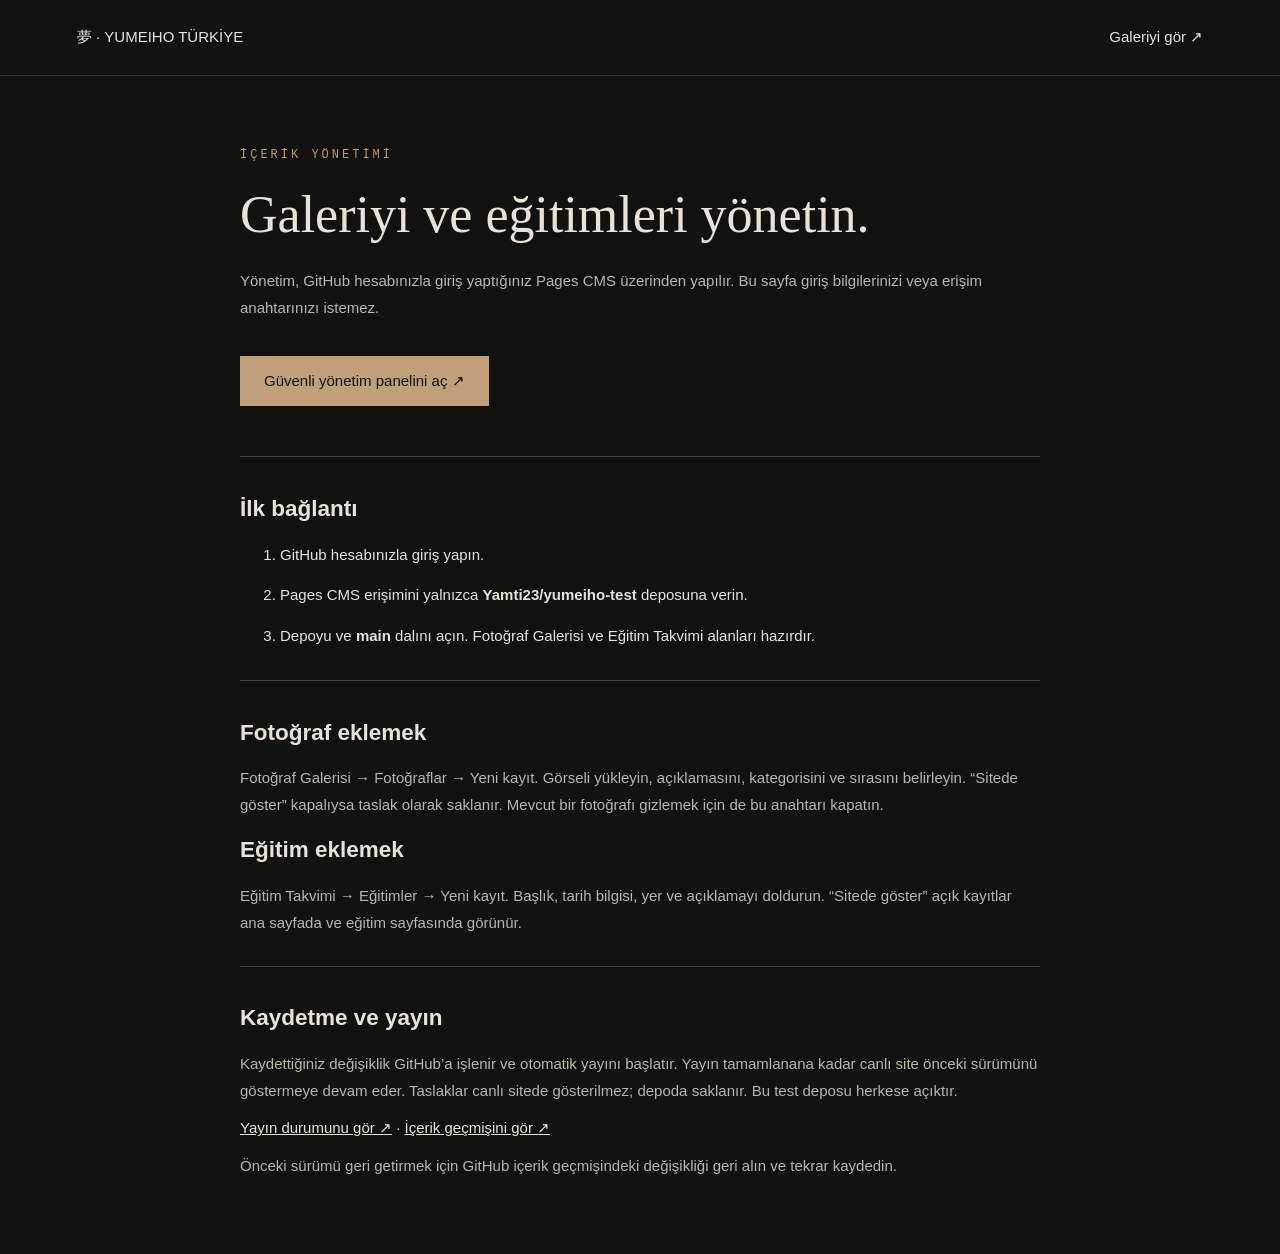
==== admin/index.html @ 582e79fe "Import complete Yumeiho website source and assets" ====
<!doctype html><html lang="tr"><meta charset="utf-8"><meta name="viewport" content="width=device-width,initial-scale=1"><meta name="robots" content="noindex,nofollow"><title>İçerik Yönetimi | Yumeiho Türkiye</title><link rel="stylesheet" href="../gallery.css?v=1"><style>main{max-width:850px;margin:auto;padding:60px 25px}h1{font-size:52px}.admin-link{display:inline-block;padding:16px 24px;background:#c0a079;color:#111;text-decoration:none;margin:20px 0}li{line-height:1.9;margin:12px 0}section{border-top:1px solid #494236;margin-top:30px;padding-top:20px}p{color:#bab6aa;line-height:1.8}</style><header><a href="../">夢 · YUMEIHO TÜRKİYE</a><a href="../galeri/">Galeriyi gör ↗</a></header><main><p class="g-label">İÇERİK YÖNETİMİ</p><h1>Galeriyi ve eğitimleri yönetin.</h1><p>Yönetim, GitHub hesabınızla giriş yaptığınız Pages CMS üzerinden yapılır. Bu sayfa giriş bilgilerinizi veya erişim anahtarınızı istemez.</p><a class="admin-link" href="https://app.pagescms.org/" target="_blank" rel="noopener">Güvenli yönetim panelini aç ↗</a><section><h2>İlk bağlantı</h2><ol><li>GitHub hesabınızla giriş yapın.</li><li>Pages CMS erişimini yalnızca <strong>Yamti23/yumeiho-test</strong> deposuna verin.</li><li>Depoyu ve <strong>main</strong> dalını açın. Fotoğraf Galerisi ve Eğitim Takvimi alanları hazırdır.</li></ol></section><section><h2>Fotoğraf eklemek</h2><p>Fotoğraf Galerisi → Fotoğraflar → Yeni kayıt. Görseli yükleyin, açıklamasını, kategorisini ve sırasını belirleyin. “Sitede göster” kapalıysa taslak olarak saklanır. Mevcut bir fotoğrafı gizlemek için de bu anahtarı kapatın.</p><h2>Eğitim eklemek</h2><p>Eğitim Takvimi → Eğitimler → Yeni kayıt. Başlık, tarih bilgisi, yer ve açıklamayı doldurun. “Sitede göster” açık kayıtlar ana sayfada ve eğitim sayfasında görünür.</p></section><section><h2>Kaydetme ve yayın</h2><p>Kaydettiğiniz değişiklik GitHub’a işlenir ve otomatik yayını başlatır. Yayın tamamlanana kadar canlı site önceki sürümünü göstermeye devam eder. Taslaklar canlı sitede gösterilmez; depoda saklanır. Bu test deposu herkese açıktır.</p><a href="https://github.com/Yamti23/yumeiho-test/actions" target="_blank" rel="noopener">Yayın durumunu gör ↗</a> · <a href="https://github.com/Yamti23/yumeiho-test/commits/main/content" target="_blank" rel="noopener">İçerik geçmişini gör ↗</a><p>Önceki sürümü geri getirmek için GitHub içerik geçmişindeki değişikliği geri alın ve tekrar kaydedin.</p></section></main></html>
---- gallery.css ----
*{box-sizing:border-box}html{color-scheme:dark}body{margin:0;background:#111210;color:#e9e3d7;font:15px Manrope,Arial,sans-serif}a{color:inherit}header{padding:28px 6vw;display:flex;justify-content:space-between;border-bottom:1px solid #39352c}header a{text-decoration:none}.g-intro{padding:75px 6vw 35px;max-width:1000px}.g-label{color:#bc9871;letter-spacing:3px;font:12px monospace}h1{font:clamp(44px,7vw,88px)/1.1 Georgia;margin:24px 0}h1 i{color:#c3a17c;font-weight:400}.g-intro p:last-child{max-width:640px;color:#b8b7af;line-height:1.8}.g-filters{padding:15px 6vw;display:flex;flex-wrap:wrap;gap:10px}.g-filters button{background:transparent;border:1px solid #5c5142;color:#d7cbb9;padding:13px 20px;border-radius:30px;cursor:pointer;font:inherit}.g-filters button[aria-pressed=true]{background:#c0a079;color:#10110f}#g-status{padding:0 6vw;color:#b6b2a9}.g-grid{padding:25px 6vw 80px;display:grid;grid-template-columns:repeat(3,minmax(0,1fr));gap:25px}.g-card{padding:0;border:1px solid #34332b;background:#191b17;color:#dfd8ca;text-align:left;cursor:zoom-in;font:inherit}.g-card[hidden]{display:none}.g-card img{display:block;width:100%;height:350px;object-fit:contain;background:#151612}.g-card span{display:flex;justify-content:space-between;padding:18px;gap:15px}.g-card b{color:#c3a17c}button:focus-visible,a:focus-visible{outline:3px solid #e2bb87;outline-offset:5px}dialog{padding:65px 24px 22px;background:#111210;border:1px solid #8c7353;color:#eee;max-width:96vw;max-height:96vh}dialog::backdrop{background:#000e}dialog img{display:block;max-width:85vw;max-height:68vh;object-fit:contain;margin:auto}dialog .g-close{position:absolute;right:20px;top:15px}dialog button{border:1px solid #947b5c;background:#22221b;color:#eee;padding:11px 18px;cursor:pointer}dialog nav{display:flex;justify-content:space-between;align-items:center;gap:20px;margin-top:18px}#g-caption{text-align:center;color:#c5bba9}footer{padding:28px 6vw;border-top:1px solid #39352c;color:#afa99b}@media(max-width:900px){.g-grid{grid-template-columns:repeat(2,minmax(0,1fr))}.g-card img{height:290px}}@media(max-width:540px){.g-grid{grid-template-columns:1fr;padding-top:15px}.g-intro{padding-top:45px}.g-card img{height:370px}.g-filters button{padding:11px 15px;font-size:13px}dialog{padding:60px 12px 15px}dialog img{max-width:87vw}dialog nav{gap:8px}}
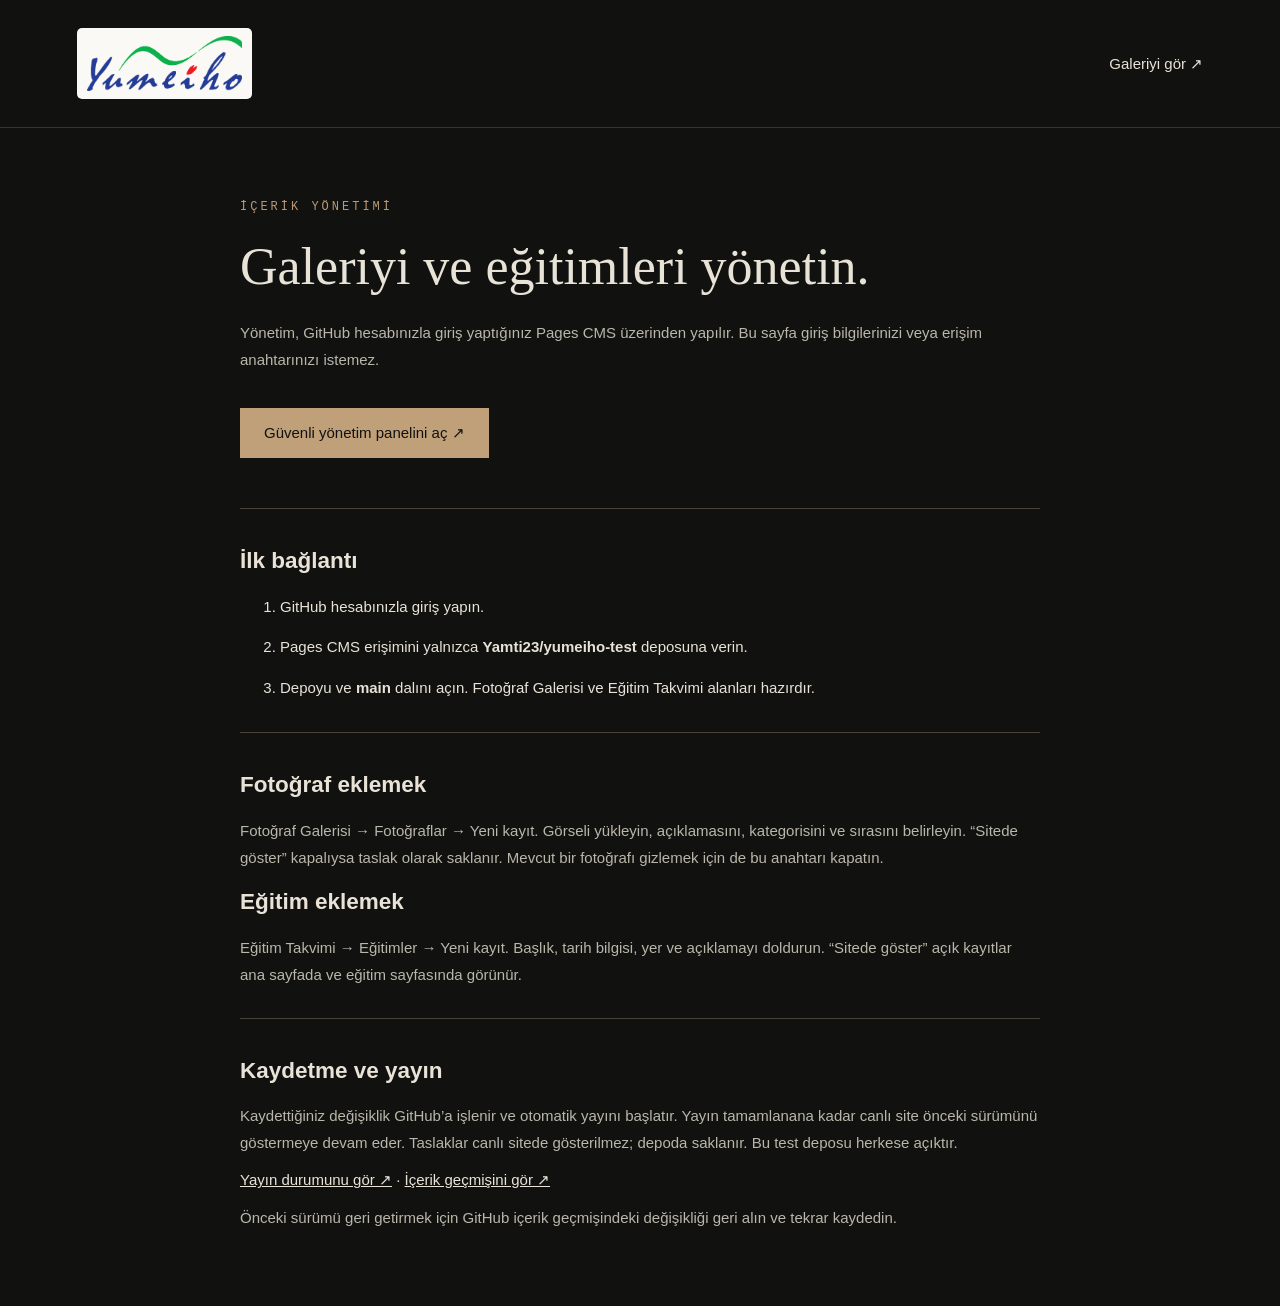
==== commit f6baf777: "Import complete Yumeiho website source and assets" ====
--- a/admin/index.html
+++ b/admin/index.html
@@ -1 +1 @@
-<!doctype html><html lang="tr"><meta charset="utf-8"><meta name="viewport" content="width=device-width,initial-scale=1"><meta name="robots" content="noindex,nofollow"><title>İçerik Yönetimi | Yumeiho Türkiye</title><link rel="stylesheet" href="../gallery.css?v=1"><style>main{max-width:850px;margin:auto;padding:60px 25px}h1{font-size:52px}.admin-link{display:inline-block;padding:16px 24px;background:#c0a079;color:#111;text-decoration:none;margin:20px 0}li{line-height:1.9;margin:12px 0}section{border-top:1px solid #494236;margin-top:30px;padding-top:20px}p{color:#bab6aa;line-height:1.8}</style><header><a href="../">夢 · YUMEIHO TÜRKİYE</a><a href="../galeri/">Galeriyi gör ↗</a></header><main><p class="g-label">İÇERİK YÖNETİMİ</p><h1>Galeriyi ve eğitimleri yönetin.</h1><p>Yönetim, GitHub hesabınızla giriş yaptığınız Pages CMS üzerinden yapılır. Bu sayfa giriş bilgilerinizi veya erişim anahtarınızı istemez.</p><a class="admin-link" href="https://app.pagescms.org/" target="_blank" rel="noopener">Güvenli yönetim panelini aç ↗</a><section><h2>İlk bağlantı</h2><ol><li>GitHub hesabınızla giriş yapın.</li><li>Pages CMS erişimini yalnızca <strong>Yamti23/yumeiho-test</strong> deposuna verin.</li><li>Depoyu ve <strong>main</strong> dalını açın. Fotoğraf Galerisi ve Eğitim Takvimi alanları hazırdır.</li></ol></section><section><h2>Fotoğraf eklemek</h2><p>Fotoğraf Galerisi → Fotoğraflar → Yeni kayıt. Görseli yükleyin, açıklamasını, kategorisini ve sırasını belirleyin. “Sitede göster” kapalıysa taslak olarak saklanır. Mevcut bir fotoğrafı gizlemek için de bu anahtarı kapatın.</p><h2>Eğitim eklemek</h2><p>Eğitim Takvimi → Eğitimler → Yeni kayıt. Başlık, tarih bilgisi, yer ve açıklamayı doldurun. “Sitede göster” açık kayıtlar ana sayfada ve eğitim sayfasında görünür.</p></section><section><h2>Kaydetme ve yayın</h2><p>Kaydettiğiniz değişiklik GitHub’a işlenir ve otomatik yayını başlatır. Yayın tamamlanana kadar canlı site önceki sürümünü göstermeye devam eder. Taslaklar canlı sitede gösterilmez; depoda saklanır. Bu test deposu herkese açıktır.</p><a href="https://github.com/Yamti23/yumeiho-test/actions" target="_blank" rel="noopener">Yayın durumunu gör ↗</a> · <a href="https://github.com/Yamti23/yumeiho-test/commits/main/content" target="_blank" rel="noopener">İçerik geçmişini gör ↗</a><p>Önceki sürümü geri getirmek için GitHub içerik geçmişindeki değişikliği geri alın ve tekrar kaydedin.</p></section></main></html>+<!doctype html><html lang="tr"><meta charset="utf-8"><meta name="viewport" content="width=device-width,initial-scale=1"><meta name="robots" content="noindex,nofollow"><title>İçerik Yönetimi | Yumeiho Türkiye</title><link rel="stylesheet" href="../gallery.css?v=1"><style>main{max-width:850px;margin:auto;padding:60px 25px}h1{font-size:52px}.admin-link{display:inline-block;padding:16px 24px;background:#c0a079;color:#111;text-decoration:none;margin:20px 0}li{line-height:1.9;margin:12px 0}section{border-top:1px solid #494236;margin-top:30px;padding-top:20px}p{color:#bab6aa;line-height:1.8}</style><link rel="stylesheet" href="../brand.css?v=1"><header><a class="brand" href="../" aria-label="Yumeiho ana sayfa"><img class="official-logo" src="../assets/yumeiho-logo.png" width="1655" height="590" alt="Yumeiho" decoding="async"></a><a href="../galeri/">Galeriyi gör ↗</a></header><main><p class="g-label">İÇERİK YÖNETİMİ</p><h1>Galeriyi ve eğitimleri yönetin.</h1><p>Yönetim, GitHub hesabınızla giriş yaptığınız Pages CMS üzerinden yapılır. Bu sayfa giriş bilgilerinizi veya erişim anahtarınızı istemez.</p><a class="admin-link" href="https://app.pagescms.org/" target="_blank" rel="noopener">Güvenli yönetim panelini aç ↗</a><section><h2>İlk bağlantı</h2><ol><li>GitHub hesabınızla giriş yapın.</li><li>Pages CMS erişimini yalnızca <strong>Yamti23/yumeiho-test</strong> deposuna verin.</li><li>Depoyu ve <strong>main</strong> dalını açın. Fotoğraf Galerisi ve Eğitim Takvimi alanları hazırdır.</li></ol></section><section><h2>Fotoğraf eklemek</h2><p>Fotoğraf Galerisi → Fotoğraflar → Yeni kayıt. Görseli yükleyin, açıklamasını, kategorisini ve sırasını belirleyin. “Sitede göster” kapalıysa taslak olarak saklanır. Mevcut bir fotoğrafı gizlemek için de bu anahtarı kapatın.</p><h2>Eğitim eklemek</h2><p>Eğitim Takvimi → Eğitimler → Yeni kayıt. Başlık, tarih bilgisi, yer ve açıklamayı doldurun. “Sitede göster” açık kayıtlar ana sayfada ve eğitim sayfasında görünür.</p></section><section><h2>Kaydetme ve yayın</h2><p>Kaydettiğiniz değişiklik GitHub’a işlenir ve otomatik yayını başlatır. Yayın tamamlanana kadar canlı site önceki sürümünü göstermeye devam eder. Taslaklar canlı sitede gösterilmez; depoda saklanır. Bu test deposu herkese açıktır.</p><a href="https://github.com/Yamti23/yumeiho-test/actions" target="_blank" rel="noopener">Yayın durumunu gör ↗</a> · <a href="https://github.com/Yamti23/yumeiho-test/commits/main/content" target="_blank" rel="noopener">İçerik geçmişini gör ↗</a><p>Önceki sürümü geri getirmek için GitHub içerik geçmişindeki değişikliği geri alın ve tekrar kaydedin.</p></section></main></html>
--- a/brand.css
+++ b/brand.css
@@ -0,0 +1 @@
+.brand:has(.official-logo){display:inline-flex;align-items:center;flex-shrink:0;min-width:0;line-height:1;text-decoration:none}.official-logo{display:block;width:155px;height:auto;max-width:100%;object-fit:contain;background:#faf9f5;padding:8px 10px;border-radius:5px;box-sizing:content-box;filter:none!important}.topbar .brand{width:auto!important}.topbar .official-logo{width:150px}footer .official-logo{width:130px}header:has(.official-logo){align-items:center}.brand:focus-visible{outline:2px solid #d4ae82;outline-offset:5px}@media(max-width:760px){.topbar .official-logo,.official-logo{width:118px;padding:6px 8px}.topbar{column-gap:14px!important}.topbar .brand{min-width:0!important}header .brand{max-width:170px}}
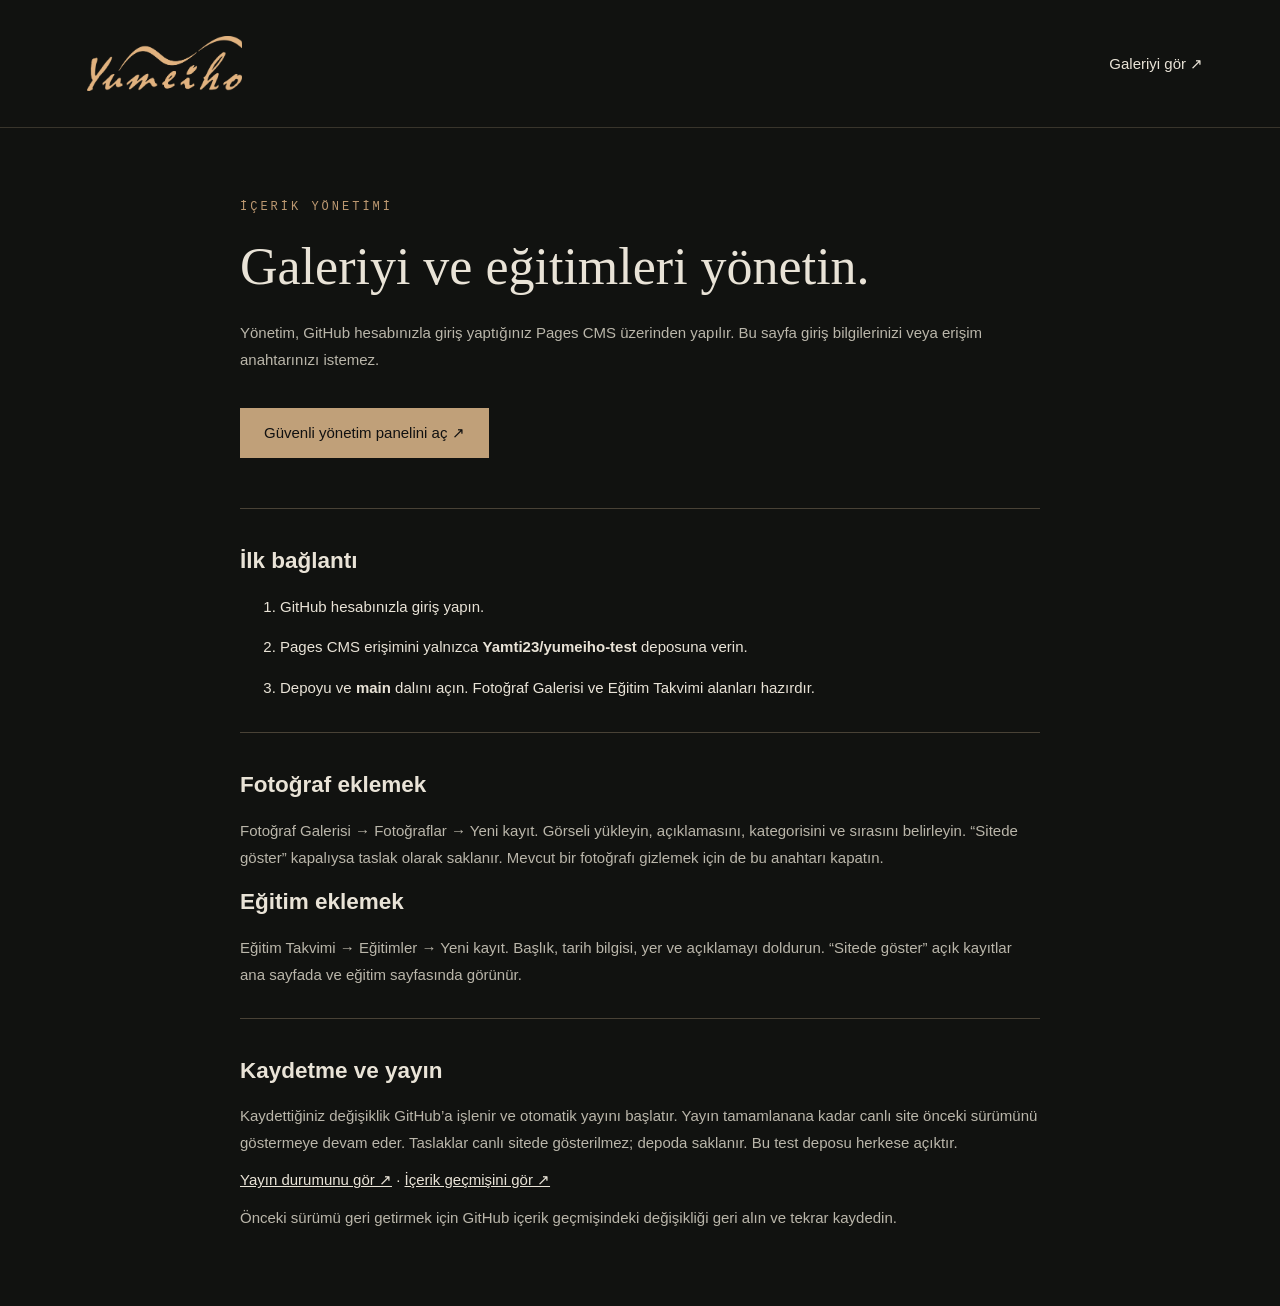
==== commit bcc894da: "Import complete Yumeiho website source and assets" ====
--- a/admin/index.html
+++ b/admin/index.html
@@ -1 +1 @@
-<!doctype html><html lang="tr"><meta charset="utf-8"><meta name="viewport" content="width=device-width,initial-scale=1"><meta name="robots" content="noindex,nofollow"><title>İçerik Yönetimi | Yumeiho Türkiye</title><link rel="stylesheet" href="../gallery.css?v=1"><style>main{max-width:850px;margin:auto;padding:60px 25px}h1{font-size:52px}.admin-link{display:inline-block;padding:16px 24px;background:#c0a079;color:#111;text-decoration:none;margin:20px 0}li{line-height:1.9;margin:12px 0}section{border-top:1px solid #494236;margin-top:30px;padding-top:20px}p{color:#bab6aa;line-height:1.8}</style><link rel="stylesheet" href="../brand.css?v=1"><header><a class="brand" href="../" aria-label="Yumeiho ana sayfa"><img class="official-logo" src="../assets/yumeiho-logo.png" width="1655" height="590" alt="Yumeiho" decoding="async"></a><a href="../galeri/">Galeriyi gör ↗</a></header><main><p class="g-label">İÇERİK YÖNETİMİ</p><h1>Galeriyi ve eğitimleri yönetin.</h1><p>Yönetim, GitHub hesabınızla giriş yaptığınız Pages CMS üzerinden yapılır. Bu sayfa giriş bilgilerinizi veya erişim anahtarınızı istemez.</p><a class="admin-link" href="https://app.pagescms.org/" target="_blank" rel="noopener">Güvenli yönetim panelini aç ↗</a><section><h2>İlk bağlantı</h2><ol><li>GitHub hesabınızla giriş yapın.</li><li>Pages CMS erişimini yalnızca <strong>Yamti23/yumeiho-test</strong> deposuna verin.</li><li>Depoyu ve <strong>main</strong> dalını açın. Fotoğraf Galerisi ve Eğitim Takvimi alanları hazırdır.</li></ol></section><section><h2>Fotoğraf eklemek</h2><p>Fotoğraf Galerisi → Fotoğraflar → Yeni kayıt. Görseli yükleyin, açıklamasını, kategorisini ve sırasını belirleyin. “Sitede göster” kapalıysa taslak olarak saklanır. Mevcut bir fotoğrafı gizlemek için de bu anahtarı kapatın.</p><h2>Eğitim eklemek</h2><p>Eğitim Takvimi → Eğitimler → Yeni kayıt. Başlık, tarih bilgisi, yer ve açıklamayı doldurun. “Sitede göster” açık kayıtlar ana sayfada ve eğitim sayfasında görünür.</p></section><section><h2>Kaydetme ve yayın</h2><p>Kaydettiğiniz değişiklik GitHub’a işlenir ve otomatik yayını başlatır. Yayın tamamlanana kadar canlı site önceki sürümünü göstermeye devam eder. Taslaklar canlı sitede gösterilmez; depoda saklanır. Bu test deposu herkese açıktır.</p><a href="https://github.com/Yamti23/yumeiho-test/actions" target="_blank" rel="noopener">Yayın durumunu gör ↗</a> · <a href="https://github.com/Yamti23/yumeiho-test/commits/main/content" target="_blank" rel="noopener">İçerik geçmişini gör ↗</a><p>Önceki sürümü geri getirmek için GitHub içerik geçmişindeki değişikliği geri alın ve tekrar kaydedin.</p></section></main></html>+<!doctype html><html lang="tr"><meta charset="utf-8"><meta name="viewport" content="width=device-width,initial-scale=1"><meta name="robots" content="noindex,nofollow"><title>İçerik Yönetimi | Yumeiho Türkiye</title><link rel="stylesheet" href="../gallery.css?v=1"><style>main{max-width:850px;margin:auto;padding:60px 25px}h1{font-size:52px}.admin-link{display:inline-block;padding:16px 24px;background:#c0a079;color:#111;text-decoration:none;margin:20px 0}li{line-height:1.9;margin:12px 0}section{border-top:1px solid #494236;margin-top:30px;padding-top:20px}p{color:#bab6aa;line-height:1.8}</style><link rel="stylesheet" href="../brand.css?v=3"><header><a class="brand" href="../" aria-label="Yumeiho ana sayfa"><img class="official-logo" src="../assets/yumeiho-logo.png" width="1655" height="590" alt="Yumeiho" decoding="async"></a><a href="../galeri/">Galeriyi gör ↗</a></header><main><p class="g-label">İÇERİK YÖNETİMİ</p><h1>Galeriyi ve eğitimleri yönetin.</h1><p>Yönetim, GitHub hesabınızla giriş yaptığınız Pages CMS üzerinden yapılır. Bu sayfa giriş bilgilerinizi veya erişim anahtarınızı istemez.</p><a class="admin-link" href="https://app.pagescms.org/" target="_blank" rel="noopener">Güvenli yönetim panelini aç ↗</a><section><h2>İlk bağlantı</h2><ol><li>GitHub hesabınızla giriş yapın.</li><li>Pages CMS erişimini yalnızca <strong>Yamti23/yumeiho-test</strong> deposuna verin.</li><li>Depoyu ve <strong>main</strong> dalını açın. Fotoğraf Galerisi ve Eğitim Takvimi alanları hazırdır.</li></ol></section><section><h2>Fotoğraf eklemek</h2><p>Fotoğraf Galerisi → Fotoğraflar → Yeni kayıt. Görseli yükleyin, açıklamasını, kategorisini ve sırasını belirleyin. “Sitede göster” kapalıysa taslak olarak saklanır. Mevcut bir fotoğrafı gizlemek için de bu anahtarı kapatın.</p><h2>Eğitim eklemek</h2><p>Eğitim Takvimi → Eğitimler → Yeni kayıt. Başlık, tarih bilgisi, yer ve açıklamayı doldurun. “Sitede göster” açık kayıtlar ana sayfada ve eğitim sayfasında görünür.</p></section><section><h2>Kaydetme ve yayın</h2><p>Kaydettiğiniz değişiklik GitHub’a işlenir ve otomatik yayını başlatır. Yayın tamamlanana kadar canlı site önceki sürümünü göstermeye devam eder. Taslaklar canlı sitede gösterilmez; depoda saklanır. Bu test deposu herkese açıktır.</p><a href="https://github.com/Yamti23/yumeiho-test/actions" target="_blank" rel="noopener">Yayın durumunu gör ↗</a> · <a href="https://github.com/Yamti23/yumeiho-test/commits/main/content" target="_blank" rel="noopener">İçerik geçmişini gör ↗</a><p>Önceki sürümü geri getirmek için GitHub içerik geçmişindeki değişikliği geri alın ve tekrar kaydedin.</p></section></main></html>
--- a/brand.css
+++ b/brand.css
@@ -1 +1,2 @@
-.brand:has(.official-logo){display:inline-flex;align-items:center;flex-shrink:0;min-width:0;line-height:1;text-decoration:none}.official-logo{display:block;width:155px;height:auto;max-width:100%;object-fit:contain;background:#faf9f5;padding:8px 10px;border-radius:5px;box-sizing:content-box;filter:none!important}.topbar .brand{width:auto!important}.topbar .official-logo{width:150px}footer .official-logo{width:130px}header:has(.official-logo){align-items:center}.brand:focus-visible{outline:2px solid #d4ae82;outline-offset:5px}@media(max-width:760px){.topbar .official-logo,.official-logo{width:118px;padding:6px 8px}.topbar{column-gap:14px!important}.topbar .brand{min-width:0!important}header .brand{max-width:170px}}+.brand:has(.official-logo){display:inline-flex;align-items:center;flex-shrink:0;min-width:0;line-height:1;text-decoration:none}.official-logo{display:block;width:155px;height:auto;max-width:100%;object-fit:contain;background:transparent;padding:8px 10px;border-radius:5px;box-sizing:content-box;filter:brightness(0) saturate(100%) invert(76%) sepia(27%) saturate(520%) hue-rotate(351deg) brightness(93%) contrast(90%)!important}.topbar .brand{width:auto!important}.topbar .official-logo{width:150px}footer .official-logo{width:130px}header:has(.official-logo){align-items:center}.brand:focus-visible{outline:2px solid #d4ae82;outline-offset:5px}@media(max-width:760px){.topbar .official-logo,.official-logo{width:118px;padding:6px 8px}.topbar{column-gap:14px!important}.topbar .brand{min-width:0!important}header .brand{max-width:170px}}
+
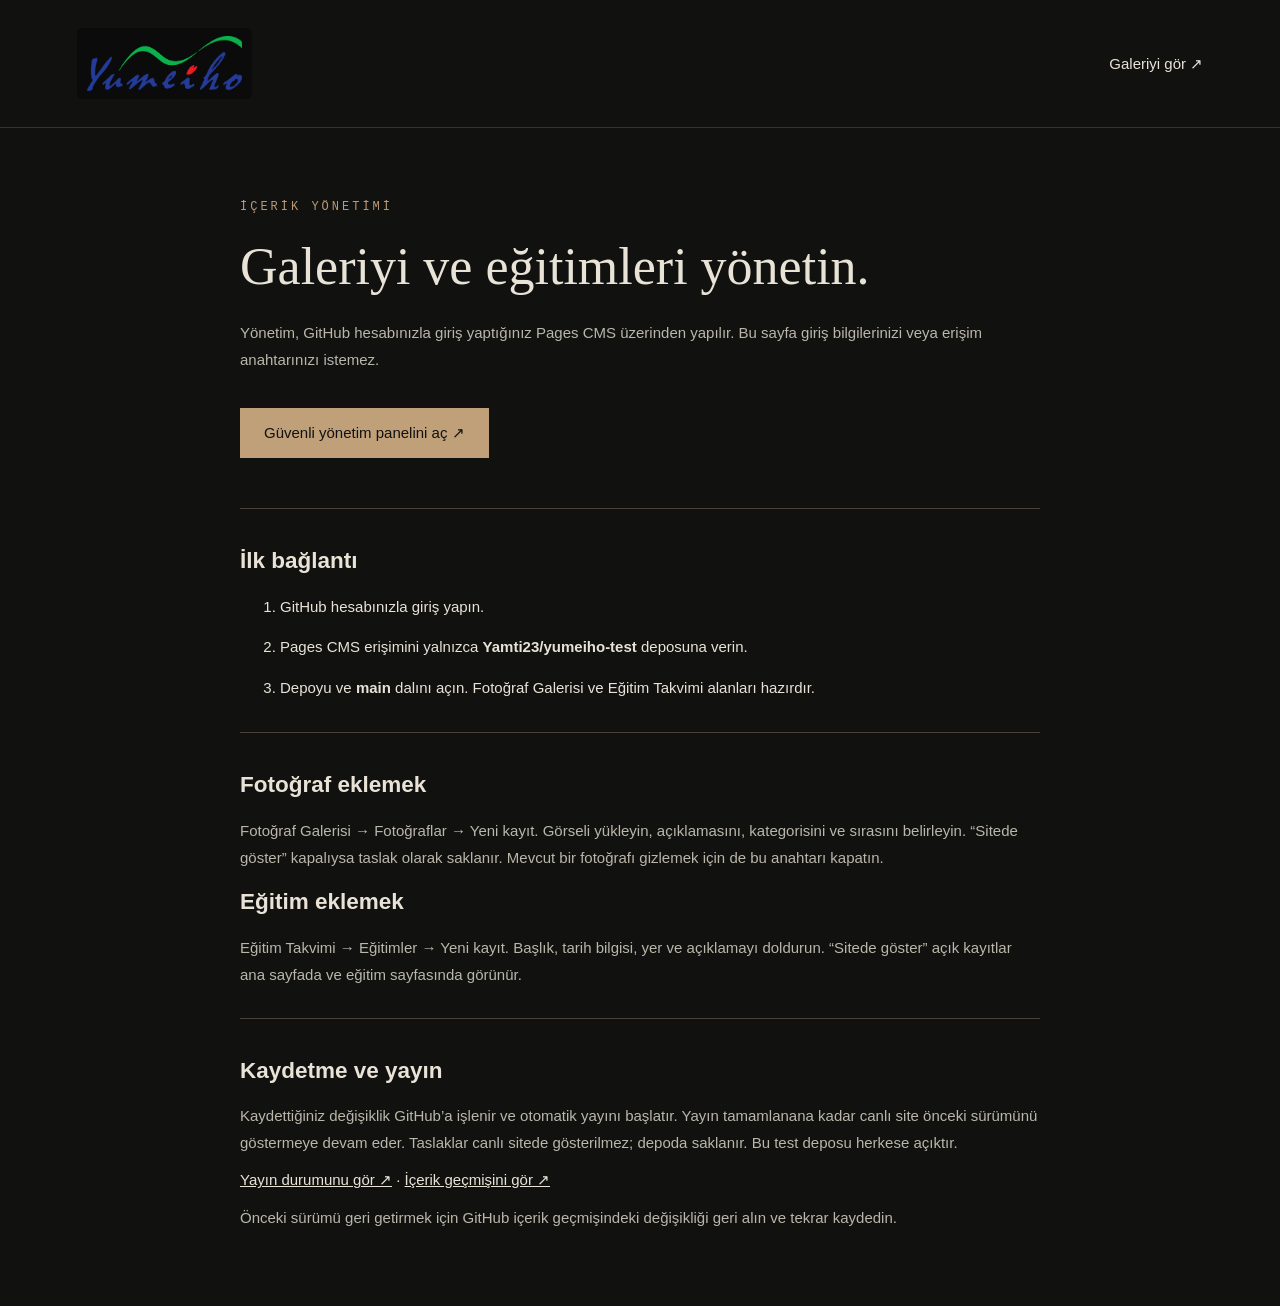
==== commit fc6056f5: "Import complete Yumeiho website source and assets" ====
--- a/admin/index.html
+++ b/admin/index.html
@@ -1 +1 @@
-<!doctype html><html lang="tr"><meta charset="utf-8"><meta name="viewport" content="width=device-width,initial-scale=1"><meta name="robots" content="noindex,nofollow"><title>İçerik Yönetimi | Yumeiho Türkiye</title><link rel="stylesheet" href="../gallery.css?v=1"><style>main{max-width:850px;margin:auto;padding:60px 25px}h1{font-size:52px}.admin-link{display:inline-block;padding:16px 24px;background:#c0a079;color:#111;text-decoration:none;margin:20px 0}li{line-height:1.9;margin:12px 0}section{border-top:1px solid #494236;margin-top:30px;padding-top:20px}p{color:#bab6aa;line-height:1.8}</style><link rel="stylesheet" href="../brand.css?v=3"><header><a class="brand" href="../" aria-label="Yumeiho ana sayfa"><img class="official-logo" src="../assets/yumeiho-logo.png" width="1655" height="590" alt="Yumeiho" decoding="async"></a><a href="../galeri/">Galeriyi gör ↗</a></header><main><p class="g-label">İÇERİK YÖNETİMİ</p><h1>Galeriyi ve eğitimleri yönetin.</h1><p>Yönetim, GitHub hesabınızla giriş yaptığınız Pages CMS üzerinden yapılır. Bu sayfa giriş bilgilerinizi veya erişim anahtarınızı istemez.</p><a class="admin-link" href="https://app.pagescms.org/" target="_blank" rel="noopener">Güvenli yönetim panelini aç ↗</a><section><h2>İlk bağlantı</h2><ol><li>GitHub hesabınızla giriş yapın.</li><li>Pages CMS erişimini yalnızca <strong>Yamti23/yumeiho-test</strong> deposuna verin.</li><li>Depoyu ve <strong>main</strong> dalını açın. Fotoğraf Galerisi ve Eğitim Takvimi alanları hazırdır.</li></ol></section><section><h2>Fotoğraf eklemek</h2><p>Fotoğraf Galerisi → Fotoğraflar → Yeni kayıt. Görseli yükleyin, açıklamasını, kategorisini ve sırasını belirleyin. “Sitede göster” kapalıysa taslak olarak saklanır. Mevcut bir fotoğrafı gizlemek için de bu anahtarı kapatın.</p><h2>Eğitim eklemek</h2><p>Eğitim Takvimi → Eğitimler → Yeni kayıt. Başlık, tarih bilgisi, yer ve açıklamayı doldurun. “Sitede göster” açık kayıtlar ana sayfada ve eğitim sayfasında görünür.</p></section><section><h2>Kaydetme ve yayın</h2><p>Kaydettiğiniz değişiklik GitHub’a işlenir ve otomatik yayını başlatır. Yayın tamamlanana kadar canlı site önceki sürümünü göstermeye devam eder. Taslaklar canlı sitede gösterilmez; depoda saklanır. Bu test deposu herkese açıktır.</p><a href="https://github.com/Yamti23/yumeiho-test/actions" target="_blank" rel="noopener">Yayın durumunu gör ↗</a> · <a href="https://github.com/Yamti23/yumeiho-test/commits/main/content" target="_blank" rel="noopener">İçerik geçmişini gör ↗</a><p>Önceki sürümü geri getirmek için GitHub içerik geçmişindeki değişikliği geri alın ve tekrar kaydedin.</p></section></main></html>+<!doctype html><html lang="tr"><meta charset="utf-8"><meta name="viewport" content="width=device-width,initial-scale=1"><meta name="robots" content="noindex,nofollow"><title>İçerik Yönetimi | Yumeiho Türkiye</title><link rel="stylesheet" href="../gallery.css?v=1"><style>main{max-width:850px;margin:auto;padding:60px 25px}h1{font-size:52px}.admin-link{display:inline-block;padding:16px 24px;background:#c0a079;color:#111;text-decoration:none;margin:20px 0}li{line-height:1.9;margin:12px 0}section{border-top:1px solid #494236;margin-top:30px;padding-top:20px}p{color:#bab6aa;line-height:1.8}</style><link rel="stylesheet" href="../brand.css?v=4"><header><a class="brand" href="../" aria-label="Yumeiho ana sayfa"><img class="official-logo" src="../assets/yumeiho-logo.png" width="1655" height="590" alt="Yumeiho" decoding="async"></a><a href="../galeri/">Galeriyi gör ↗</a></header><main><p class="g-label">İÇERİK YÖNETİMİ</p><h1>Galeriyi ve eğitimleri yönetin.</h1><p>Yönetim, GitHub hesabınızla giriş yaptığınız Pages CMS üzerinden yapılır. Bu sayfa giriş bilgilerinizi veya erişim anahtarınızı istemez.</p><a class="admin-link" href="https://app.pagescms.org/" target="_blank" rel="noopener">Güvenli yönetim panelini aç ↗</a><section><h2>İlk bağlantı</h2><ol><li>GitHub hesabınızla giriş yapın.</li><li>Pages CMS erişimini yalnızca <strong>Yamti23/yumeiho-test</strong> deposuna verin.</li><li>Depoyu ve <strong>main</strong> dalını açın. Fotoğraf Galerisi ve Eğitim Takvimi alanları hazırdır.</li></ol></section><section><h2>Fotoğraf eklemek</h2><p>Fotoğraf Galerisi → Fotoğraflar → Yeni kayıt. Görseli yükleyin, açıklamasını, kategorisini ve sırasını belirleyin. “Sitede göster” kapalıysa taslak olarak saklanır. Mevcut bir fotoğrafı gizlemek için de bu anahtarı kapatın.</p><h2>Eğitim eklemek</h2><p>Eğitim Takvimi → Eğitimler → Yeni kayıt. Başlık, tarih bilgisi, yer ve açıklamayı doldurun. “Sitede göster” açık kayıtlar ana sayfada ve eğitim sayfasında görünür.</p></section><section><h2>Kaydetme ve yayın</h2><p>Kaydettiğiniz değişiklik GitHub’a işlenir ve otomatik yayını başlatır. Yayın tamamlanana kadar canlı site önceki sürümünü göstermeye devam eder. Taslaklar canlı sitede gösterilmez; depoda saklanır. Bu test deposu herkese açıktır.</p><a href="https://github.com/Yamti23/yumeiho-test/actions" target="_blank" rel="noopener">Yayın durumunu gör ↗</a> · <a href="https://github.com/Yamti23/yumeiho-test/commits/main/content" target="_blank" rel="noopener">İçerik geçmişini gör ↗</a><p>Önceki sürümü geri getirmek için GitHub içerik geçmişindeki değişikliği geri alın ve tekrar kaydedin.</p></section></main></html>
--- a/brand.css
+++ b/brand.css
@@ -1,2 +1,2 @@
-.brand:has(.official-logo){display:inline-flex;align-items:center;flex-shrink:0;min-width:0;line-height:1;text-decoration:none}.official-logo{display:block;width:155px;height:auto;max-width:100%;object-fit:contain;background:transparent;padding:8px 10px;border-radius:5px;box-sizing:content-box;filter:brightness(0) saturate(100%) invert(76%) sepia(27%) saturate(520%) hue-rotate(351deg) brightness(93%) contrast(90%)!important}.topbar .brand{width:auto!important}.topbar .official-logo{width:150px}footer .official-logo{width:130px}header:has(.official-logo){align-items:center}.brand:focus-visible{outline:2px solid #d4ae82;outline-offset:5px}@media(max-width:760px){.topbar .official-logo,.official-logo{width:118px;padding:6px 8px}.topbar{column-gap:14px!important}.topbar .brand{min-width:0!important}header .brand{max-width:170px}}
+.brand:has(.official-logo){display:inline-flex;align-items:center;flex-shrink:0;min-width:0;line-height:1;text-decoration:none}.official-logo{display:block;width:155px;height:auto;max-width:100%;object-fit:contain;background:#0b0b0b;padding:8px 10px;border-radius:5px;box-sizing:content-box;filter:none!important}.topbar .brand{width:auto!important}.topbar .official-logo{width:150px}footer .official-logo{width:130px}header:has(.official-logo){align-items:center}.brand:focus-visible{outline:2px solid #d4ae82;outline-offset:5px}@media(max-width:760px){.topbar .official-logo,.official-logo{width:118px;padding:6px 8px}.topbar{column-gap:14px!important}.topbar .brand{min-width:0!important}header .brand{max-width:170px}}
 
